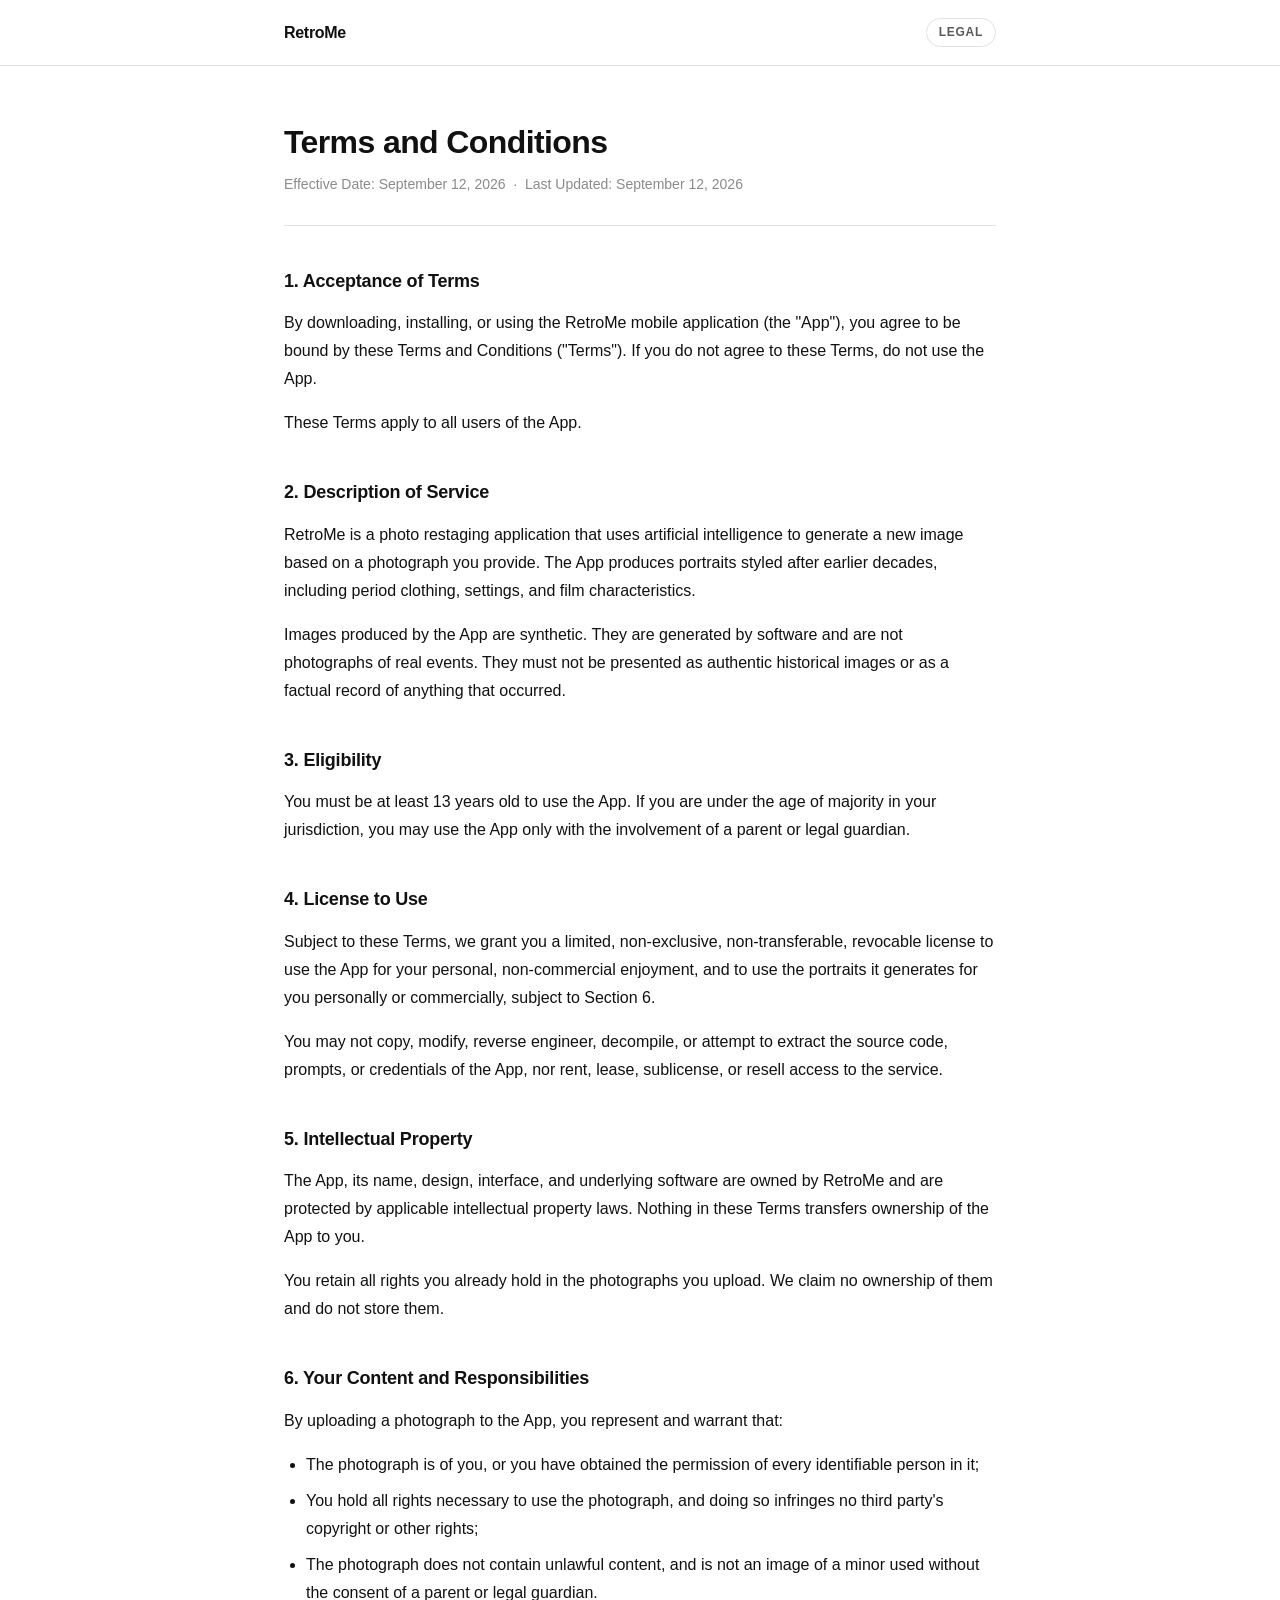
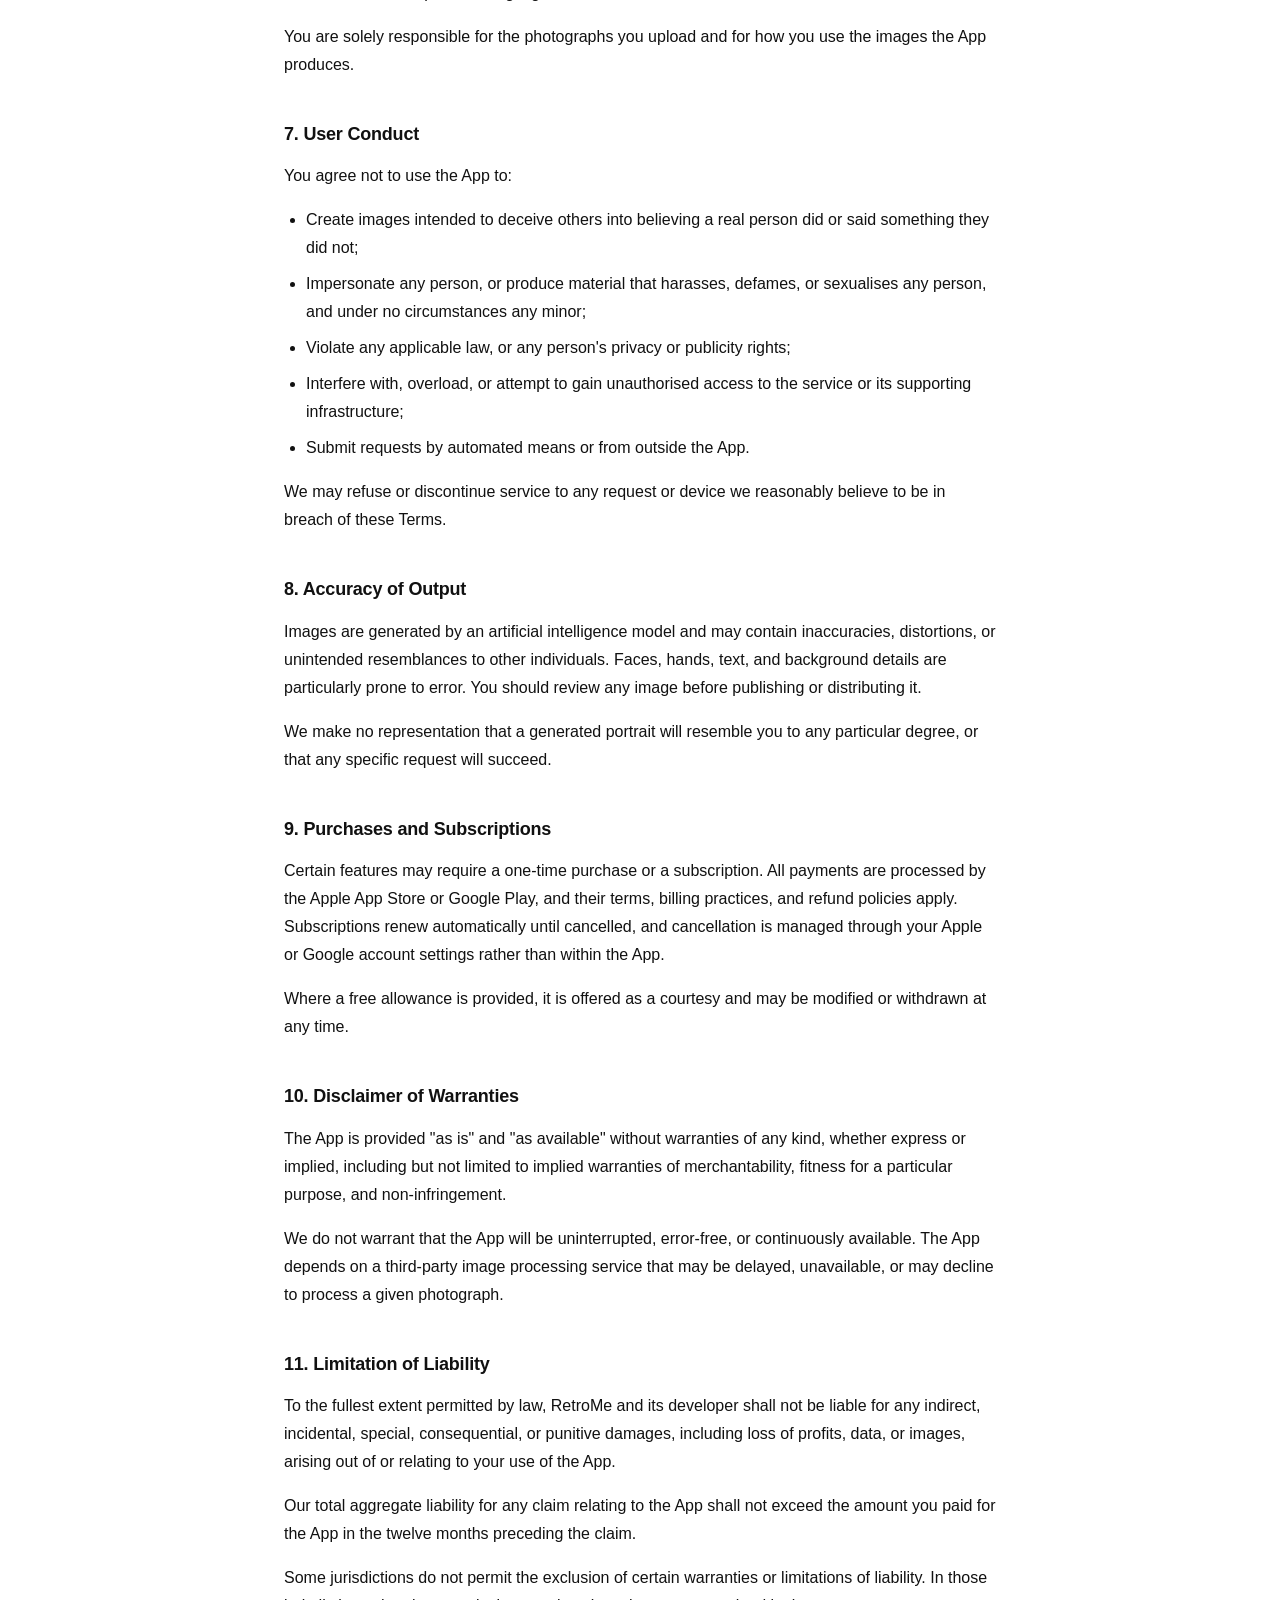
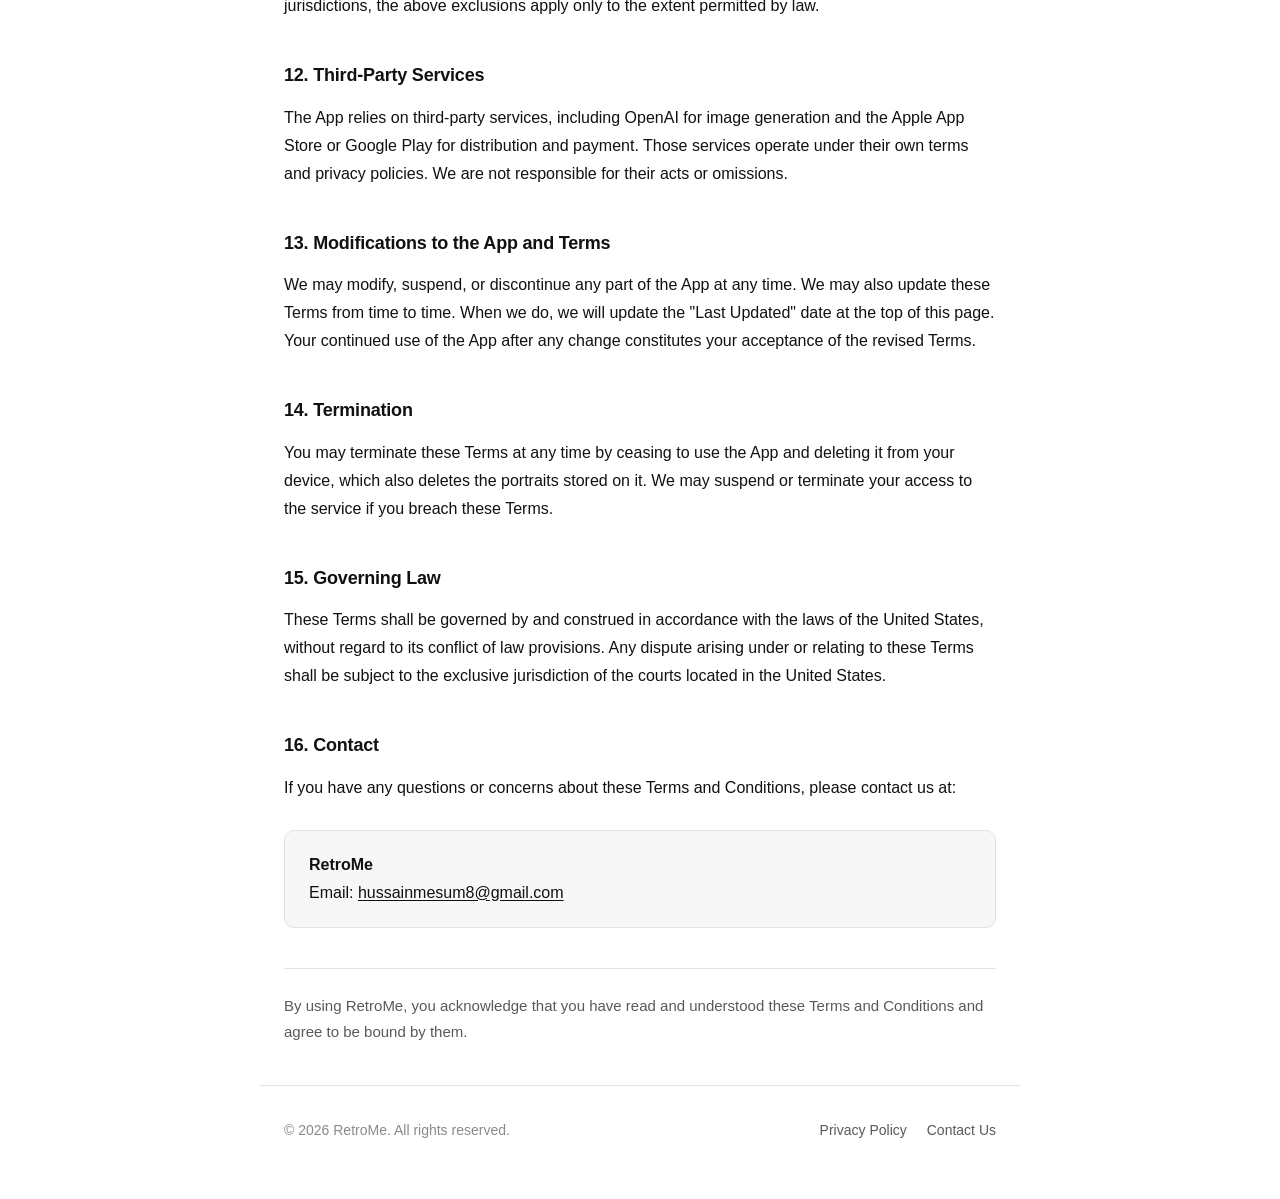
==== terms-and-conditions.html @ 60070401 "Add files via upload" ====
<!DOCTYPE html>
<html lang="en">
<head>
  <meta charset="UTF-8" />
  <meta name="viewport" content="width=device-width, initial-scale=1.0" />
  <title>Terms and Conditions — RetroMe</title>
  <link rel="stylesheet" href="style.css" />
</head>
<body>

<header>
  <div class="header-inner">
    <a class="brand" href="index.html">RetroMe</a>
    <span class="badge">Legal</span>
  </div>
</header>

<main>
  <h1>Terms and Conditions</h1>
  <p class="dates">Effective Date: September 12, 2026 &nbsp;·&nbsp; Last Updated: September 12, 2026</p>

  <h2>1. Acceptance of Terms</h2>
  <p>By downloading, installing, or using the RetroMe mobile application (the "App"), you agree to be bound by these Terms and Conditions ("Terms"). If you do not agree to these Terms, do not use the App.</p>
  <p>These Terms apply to all users of the App.</p>

  <h2>2. Description of Service</h2>
  <p>RetroMe is a photo restaging application that uses artificial intelligence to generate a new image based on a photograph you provide. The App produces portraits styled after earlier decades, including period clothing, settings, and film characteristics.</p>
  <p>Images produced by the App are synthetic. They are generated by software and are not photographs of real events. They must not be presented as authentic historical images or as a factual record of anything that occurred.</p>

  <h2>3. Eligibility</h2>
  <p>You must be at least 13 years old to use the App. If you are under the age of majority in your jurisdiction, you may use the App only with the involvement of a parent or legal guardian.</p>

  <h2>4. License to Use</h2>
  <p>Subject to these Terms, we grant you a limited, non-exclusive, non-transferable, revocable license to use the App for your personal, non-commercial enjoyment, and to use the portraits it generates for you personally or commercially, subject to Section 6.</p>
  <p>You may not copy, modify, reverse engineer, decompile, or attempt to extract the source code, prompts, or credentials of the App, nor rent, lease, sublicense, or resell access to the service.</p>

  <h2>5. Intellectual Property</h2>
  <p>The App, its name, design, interface, and underlying software are owned by RetroMe and are protected by applicable intellectual property laws. Nothing in these Terms transfers ownership of the App to you.</p>
  <p>You retain all rights you already hold in the photographs you upload. We claim no ownership of them and do not store them.</p>

  <h2>6. Your Content and Responsibilities</h2>
  <p>By uploading a photograph to the App, you represent and warrant that:</p>
  <ul>
    <li>The photograph is of you, or you have obtained the permission of every identifiable person in it;</li>
    <li>You hold all rights necessary to use the photograph, and doing so infringes no third party's copyright or other rights;</li>
    <li>The photograph does not contain unlawful content, and is not an image of a minor used without the consent of a parent or legal guardian.</li>
  </ul>
  <p>You are solely responsible for the photographs you upload and for how you use the images the App produces.</p>

  <h2>7. User Conduct</h2>
  <p>You agree not to use the App to:</p>
  <ul>
    <li>Create images intended to deceive others into believing a real person did or said something they did not;</li>
    <li>Impersonate any person, or produce material that harasses, defames, or sexualises any person, and under no circumstances any minor;</li>
    <li>Violate any applicable law, or any person's privacy or publicity rights;</li>
    <li>Interfere with, overload, or attempt to gain unauthorised access to the service or its supporting infrastructure;</li>
    <li>Submit requests by automated means or from outside the App.</li>
  </ul>
  <p>We may refuse or discontinue service to any request or device we reasonably believe to be in breach of these Terms.</p>

  <h2>8. Accuracy of Output</h2>
  <p>Images are generated by an artificial intelligence model and may contain inaccuracies, distortions, or unintended resemblances to other individuals. Faces, hands, text, and background details are particularly prone to error. You should review any image before publishing or distributing it.</p>
  <p>We make no representation that a generated portrait will resemble you to any particular degree, or that any specific request will succeed.</p>

  <h2>9. Purchases and Subscriptions</h2>
  <p>Certain features may require a one-time purchase or a subscription. All payments are processed by the Apple App Store or Google Play, and their terms, billing practices, and refund policies apply. Subscriptions renew automatically until cancelled, and cancellation is managed through your Apple or Google account settings rather than within the App.</p>
  <p>Where a free allowance is provided, it is offered as a courtesy and may be modified or withdrawn at any time.</p>

  <h2>10. Disclaimer of Warranties</h2>
  <p>The App is provided "as is" and "as available" without warranties of any kind, whether express or implied, including but not limited to implied warranties of merchantability, fitness for a particular purpose, and non-infringement.</p>
  <p>We do not warrant that the App will be uninterrupted, error-free, or continuously available. The App depends on a third-party image processing service that may be delayed, unavailable, or may decline to process a given photograph.</p>

  <h2>11. Limitation of Liability</h2>
  <p>To the fullest extent permitted by law, RetroMe and its developer shall not be liable for any indirect, incidental, special, consequential, or punitive damages, including loss of profits, data, or images, arising out of or relating to your use of the App.</p>
  <p>Our total aggregate liability for any claim relating to the App shall not exceed the amount you paid for the App in the twelve months preceding the claim.</p>
  <p>Some jurisdictions do not permit the exclusion of certain warranties or limitations of liability. In those jurisdictions, the above exclusions apply only to the extent permitted by law.</p>

  <h2>12. Third-Party Services</h2>
  <p>The App relies on third-party services, including OpenAI for image generation and the Apple App Store or Google Play for distribution and payment. Those services operate under their own terms and privacy policies. We are not responsible for their acts or omissions.</p>

  <h2>13. Modifications to the App and Terms</h2>
  <p>We may modify, suspend, or discontinue any part of the App at any time. We may also update these Terms from time to time. When we do, we will update the "Last Updated" date at the top of this page. Your continued use of the App after any change constitutes your acceptance of the revised Terms.</p>

  <h2>14. Termination</h2>
  <p>You may terminate these Terms at any time by ceasing to use the App and deleting it from your device, which also deletes the portraits stored on it. We may suspend or terminate your access to the service if you breach these Terms.</p>

  <h2>15. Governing Law</h2>
  <p>These Terms shall be governed by and construed in accordance with the laws of the United States, without regard to its conflict of law provisions. Any dispute arising under or relating to these Terms shall be subject to the exclusive jurisdiction of the courts located in the United States.</p>

  <h2>16. Contact</h2>
  <p>If you have any questions or concerns about these Terms and Conditions, please contact us at:</p>
  <div class="panel">
    <p><strong>RetroMe</strong><br />
    Email: <a href="mailto:hussainmesum8@gmail.com">hussainmesum8@gmail.com</a></p>
  </div>

  <p class="closing">By using RetroMe, you acknowledge that you have read and understood these Terms and Conditions and agree to be bound by them.</p>
</main>

<footer>
  <span>© 2026 RetroMe. All rights reserved.</span>
  <nav>
    <a href="privacy-policy.html">Privacy Policy</a>
    <a href="contact.html">Contact Us</a>
  </nav>
</footer>

</body>
</html>
---- style.css ----
*, *::before, *::after { box-sizing: border-box; margin: 0; padding: 0; }

:root {
  --ink:       #111111;
  --ink-muted: #595959;
  --ink-light: #8a8a8a;
  --border:    #e2e2e2;
  --bg:        #ffffff;
  --bg-subtle: #f7f7f7;
}

html { font-size: 16px; scroll-behavior: smooth; }

body {
  font-family: -apple-system, BlinkMacSystemFont, "Segoe UI", Roboto,
    "Helvetica Neue", Arial, sans-serif;
  background: var(--bg);
  color: var(--ink);
  line-height: 1.75;
  -webkit-font-smoothing: antialiased;
}

header {
  border-bottom: 1px solid var(--border);
  background: var(--bg);
  position: sticky;
  top: 0;
  z-index: 10;
}

.header-inner {
  max-width: 760px;
  margin: 0 auto;
  padding: 18px 24px;
  display: flex;
  align-items: center;
  justify-content: space-between;
  gap: 12px;
}

.brand {
  font-size: 1rem;
  font-weight: 700;
  letter-spacing: -0.3px;
  color: var(--ink);
  text-decoration: none;
}

.badge {
  font-size: 0.75rem;
  font-weight: 600;
  letter-spacing: 0.06em;
  text-transform: uppercase;
  color: var(--ink-muted);
  border: 1px solid var(--border);
  border-radius: 999px;
  padding: 3px 12px;
}

main {
  max-width: 760px;
  margin: 0 auto;
  padding: 56px 24px 24px;
}

h1 {
  font-size: 2rem;
  font-weight: 700;
  letter-spacing: -0.6px;
  line-height: 1.25;
  margin-bottom: 10px;
}

.dates {
  font-size: 0.875rem;
  color: var(--ink-light);
  padding-bottom: 28px;
  margin-bottom: 32px;
  border-bottom: 1px solid var(--border);
}

.intro {
  font-size: 1.0625rem;
  color: var(--ink-muted);
  margin-bottom: 40px;
}

h2 {
  font-size: 1.125rem;
  font-weight: 700;
  letter-spacing: -0.2px;
  margin: 40px 0 12px;
}

h3 {
  font-size: 0.9375rem;
  font-weight: 700;
  margin: 24px 0 8px;
}

p { margin-bottom: 16px; }

ul { margin: 0 0 16px 22px; }
li { margin-bottom: 8px; }

a { color: var(--ink); text-underline-offset: 2px; }
a:hover { color: var(--ink-muted); }

strong { font-weight: 600; }

.panel {
  background: var(--bg-subtle);
  border: 1px solid var(--border);
  border-radius: 10px;
  padding: 20px 24px;
  margin: 28px 0;
}

.panel p:last-child { margin-bottom: 0; }

.panel .label {
  font-size: 0.75rem;
  font-weight: 700;
  letter-spacing: 0.06em;
  text-transform: uppercase;
  color: var(--ink-light);
  margin-bottom: 6px;
}

.faq { margin-top: 8px; }

.faq details {
  border-bottom: 1px solid var(--border);
  padding: 16px 0;
}

.faq summary {
  font-weight: 600;
  cursor: pointer;
  list-style: none;
}

.faq summary::-webkit-details-marker { display: none; }
.faq summary::after { content: " +"; color: var(--ink-light); }
.faq details[open] summary::after { content: " –"; }
.faq p { margin: 12px 0 0; color: var(--ink-muted); }

.closing {
  margin-top: 40px;
  padding-top: 24px;
  border-top: 1px solid var(--border);
  font-size: 0.9375rem;
  color: var(--ink-muted);
}

footer {
  max-width: 760px;
  margin: 0 auto;
  padding: 32px 24px 56px;
  border-top: 1px solid var(--border);
  font-size: 0.875rem;
  color: var(--ink-light);
  display: flex;
  flex-wrap: wrap;
  gap: 8px 20px;
  justify-content: space-between;
}

footer a { color: var(--ink-muted); text-decoration: none; }
footer a:hover { color: var(--ink); text-decoration: underline; }
footer nav { display: flex; gap: 20px; flex-wrap: wrap; }

@media (max-width: 520px) {
  h1 { font-size: 1.625rem; }
  main { padding-top: 40px; }
}

@media print {
  header { position: static; }
  footer nav { display: none; }
  body { font-size: 11pt; }
  h2 { page-break-after: avoid; }
}
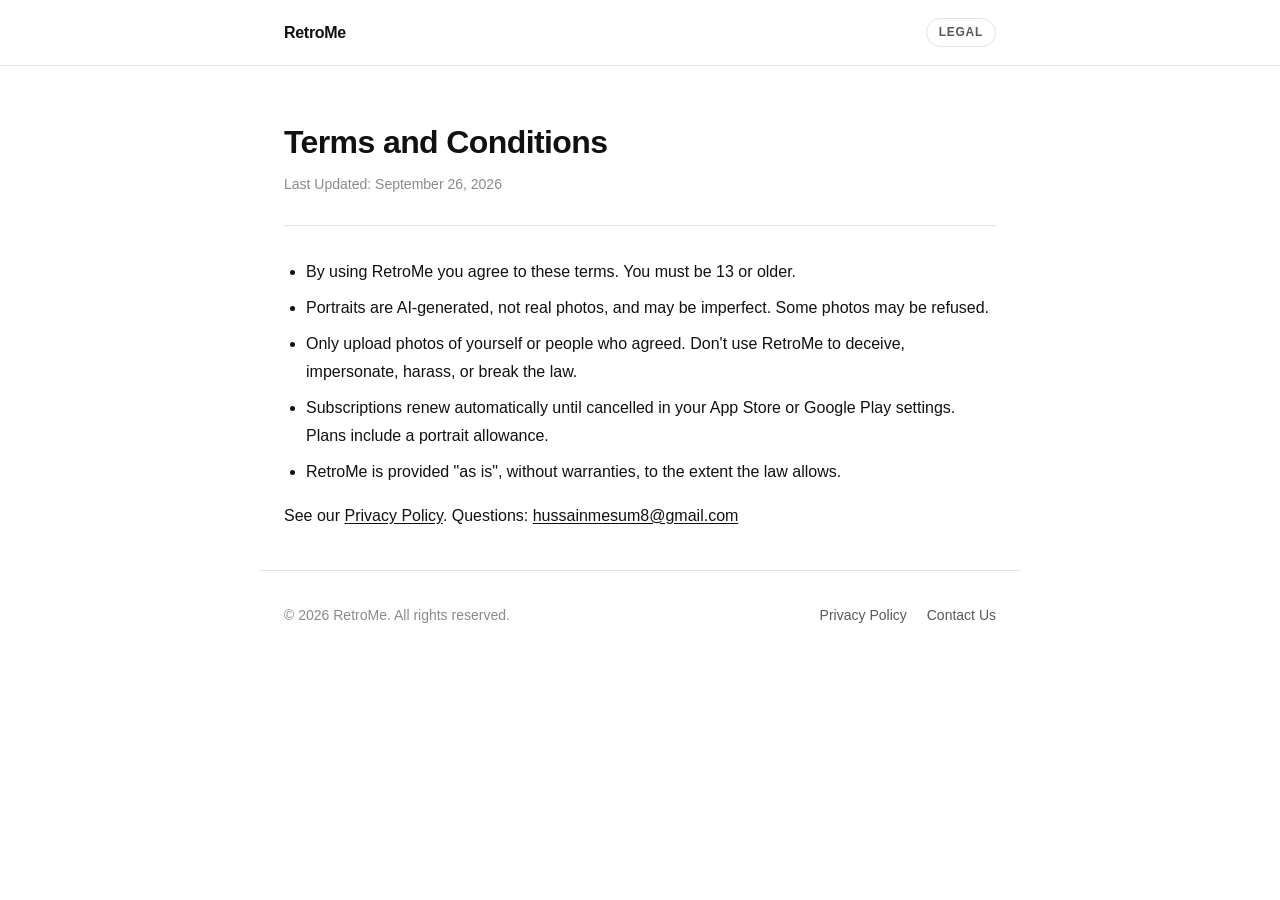
==== commit a816e811: "Shorter privacy policy and terms, updated for the current app" ====
--- a/terms-and-conditions.html
+++ b/terms-and-conditions.html
@@ -17,84 +17,16 @@
 
 <main>
   <h1>Terms and Conditions</h1>
-  <p class="dates">Effective Date: September 12, 2026 &nbsp;·&nbsp; Last Updated: September 12, 2026</p>
+  <p class="dates">Last Updated: September 26, 2026</p>
 
-  <h2>1. Acceptance of Terms</h2>
-  <p>By downloading, installing, or using the RetroMe mobile application (the "App"), you agree to be bound by these Terms and Conditions ("Terms"). If you do not agree to these Terms, do not use the App.</p>
-  <p>These Terms apply to all users of the App.</p>
-
-  <h2>2. Description of Service</h2>
-  <p>RetroMe is a photo restaging application that uses artificial intelligence to generate a new image based on a photograph you provide. The App produces portraits styled after earlier decades, including period clothing, settings, and film characteristics.</p>
-  <p>Images produced by the App are synthetic. They are generated by software and are not photographs of real events. They must not be presented as authentic historical images or as a factual record of anything that occurred.</p>
-
-  <h2>3. Eligibility</h2>
-  <p>You must be at least 13 years old to use the App. If you are under the age of majority in your jurisdiction, you may use the App only with the involvement of a parent or legal guardian.</p>
-
-  <h2>4. License to Use</h2>
-  <p>Subject to these Terms, we grant you a limited, non-exclusive, non-transferable, revocable license to use the App for your personal, non-commercial enjoyment, and to use the portraits it generates for you personally or commercially, subject to Section 6.</p>
-  <p>You may not copy, modify, reverse engineer, decompile, or attempt to extract the source code, prompts, or credentials of the App, nor rent, lease, sublicense, or resell access to the service.</p>
-
-  <h2>5. Intellectual Property</h2>
-  <p>The App, its name, design, interface, and underlying software are owned by RetroMe and are protected by applicable intellectual property laws. Nothing in these Terms transfers ownership of the App to you.</p>
-  <p>You retain all rights you already hold in the photographs you upload. We claim no ownership of them and do not store them.</p>
-
-  <h2>6. Your Content and Responsibilities</h2>
-  <p>By uploading a photograph to the App, you represent and warrant that:</p>
   <ul>
-    <li>The photograph is of you, or you have obtained the permission of every identifiable person in it;</li>
-    <li>You hold all rights necessary to use the photograph, and doing so infringes no third party's copyright or other rights;</li>
-    <li>The photograph does not contain unlawful content, and is not an image of a minor used without the consent of a parent or legal guardian.</li>
+    <li>By using RetroMe you agree to these terms. You must be 13 or older.</li>
+    <li>Portraits are AI-generated, not real photos, and may be imperfect. Some photos may be refused.</li>
+    <li>Only upload photos of yourself or people who agreed. Don't use RetroMe to deceive, impersonate, harass, or break the law.</li>
+    <li>Subscriptions renew automatically until cancelled in your App Store or Google Play settings. Plans include a portrait allowance.</li>
+    <li>RetroMe is provided "as is", without warranties, to the extent the law allows.</li>
   </ul>
-  <p>You are solely responsible for the photographs you upload and for how you use the images the App produces.</p>
-
-  <h2>7. User Conduct</h2>
-  <p>You agree not to use the App to:</p>
-  <ul>
-    <li>Create images intended to deceive others into believing a real person did or said something they did not;</li>
-    <li>Impersonate any person, or produce material that harasses, defames, or sexualises any person, and under no circumstances any minor;</li>
-    <li>Violate any applicable law, or any person's privacy or publicity rights;</li>
-    <li>Interfere with, overload, or attempt to gain unauthorised access to the service or its supporting infrastructure;</li>
-    <li>Submit requests by automated means or from outside the App.</li>
-  </ul>
-  <p>We may refuse or discontinue service to any request or device we reasonably believe to be in breach of these Terms.</p>
-
-  <h2>8. Accuracy of Output</h2>
-  <p>Images are generated by an artificial intelligence model and may contain inaccuracies, distortions, or unintended resemblances to other individuals. Faces, hands, text, and background details are particularly prone to error. You should review any image before publishing or distributing it.</p>
-  <p>We make no representation that a generated portrait will resemble you to any particular degree, or that any specific request will succeed.</p>
-
-  <h2>9. Purchases and Subscriptions</h2>
-  <p>Certain features may require a one-time purchase or a subscription. All payments are processed by the Apple App Store or Google Play, and their terms, billing practices, and refund policies apply. Subscriptions renew automatically until cancelled, and cancellation is managed through your Apple or Google account settings rather than within the App.</p>
-  <p>Where a free allowance is provided, it is offered as a courtesy and may be modified or withdrawn at any time.</p>
-
-  <h2>10. Disclaimer of Warranties</h2>
-  <p>The App is provided "as is" and "as available" without warranties of any kind, whether express or implied, including but not limited to implied warranties of merchantability, fitness for a particular purpose, and non-infringement.</p>
-  <p>We do not warrant that the App will be uninterrupted, error-free, or continuously available. The App depends on a third-party image processing service that may be delayed, unavailable, or may decline to process a given photograph.</p>
-
-  <h2>11. Limitation of Liability</h2>
-  <p>To the fullest extent permitted by law, RetroMe and its developer shall not be liable for any indirect, incidental, special, consequential, or punitive damages, including loss of profits, data, or images, arising out of or relating to your use of the App.</p>
-  <p>Our total aggregate liability for any claim relating to the App shall not exceed the amount you paid for the App in the twelve months preceding the claim.</p>
-  <p>Some jurisdictions do not permit the exclusion of certain warranties or limitations of liability. In those jurisdictions, the above exclusions apply only to the extent permitted by law.</p>
-
-  <h2>12. Third-Party Services</h2>
-  <p>The App relies on third-party services, including OpenAI for image generation and the Apple App Store or Google Play for distribution and payment. Those services operate under their own terms and privacy policies. We are not responsible for their acts or omissions.</p>
-
-  <h2>13. Modifications to the App and Terms</h2>
-  <p>We may modify, suspend, or discontinue any part of the App at any time. We may also update these Terms from time to time. When we do, we will update the "Last Updated" date at the top of this page. Your continued use of the App after any change constitutes your acceptance of the revised Terms.</p>
-
-  <h2>14. Termination</h2>
-  <p>You may terminate these Terms at any time by ceasing to use the App and deleting it from your device, which also deletes the portraits stored on it. We may suspend or terminate your access to the service if you breach these Terms.</p>
-
-  <h2>15. Governing Law</h2>
-  <p>These Terms shall be governed by and construed in accordance with the laws of the United States, without regard to its conflict of law provisions. Any dispute arising under or relating to these Terms shall be subject to the exclusive jurisdiction of the courts located in the United States.</p>
-
-  <h2>16. Contact</h2>
-  <p>If you have any questions or concerns about these Terms and Conditions, please contact us at:</p>
-  <div class="panel">
-    <p><strong>RetroMe</strong><br />
-    Email: <a href="mailto:hussainmesum8@gmail.com">hussainmesum8@gmail.com</a></p>
-  </div>
-
-  <p class="closing">By using RetroMe, you acknowledge that you have read and understood these Terms and Conditions and agree to be bound by them.</p>
+  <p>See our <a href="privacy-policy.html">Privacy Policy</a>. Questions: <a href="mailto:hussainmesum8@gmail.com">hussainmesum8@gmail.com</a></p>
 </main>
 
 <footer>
